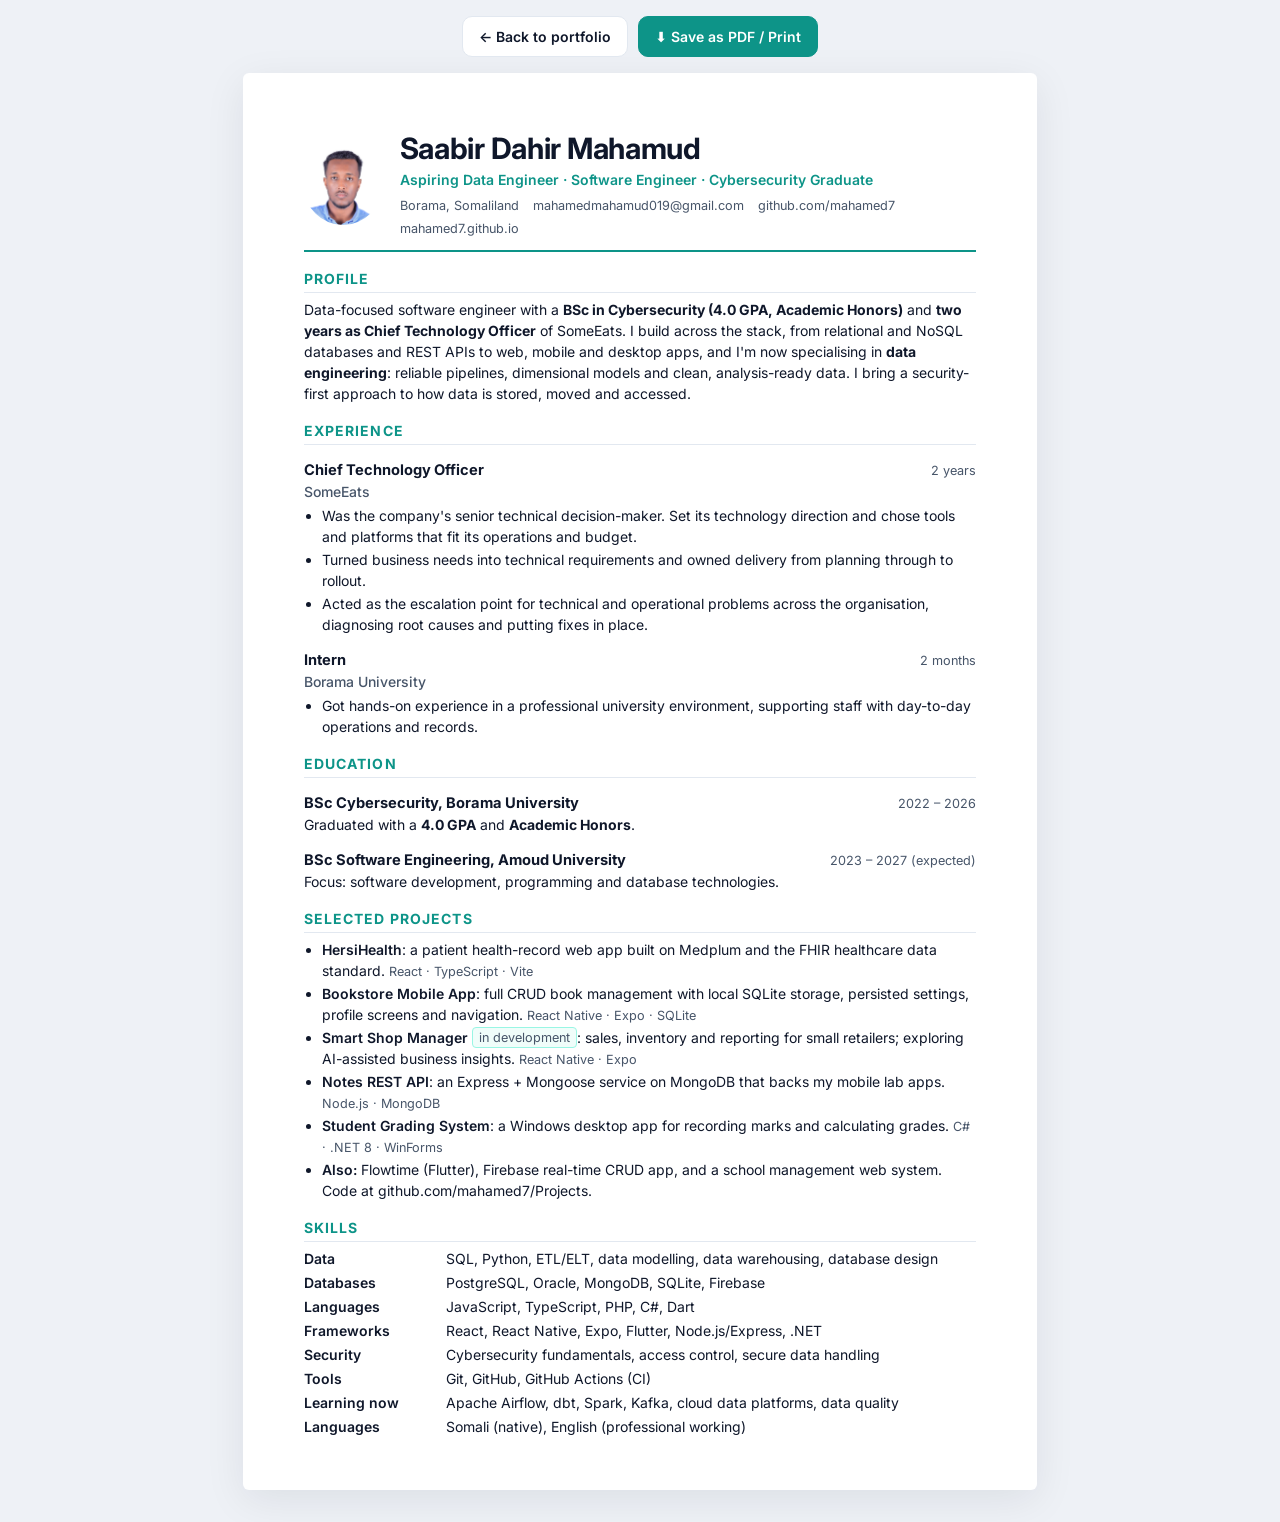
==== resume.html @ 899d1f07 "Launch portfolio site and CV Co-Authored-By: Claude Opus 5.5 <noreply@anthropic.com>" ====
<!DOCTYPE html>
<html lang="en">
<head>
  <meta charset="UTF-8">
  <meta name="viewport" content="width=device-width, initial-scale=1.0">
  <title>Saabir Dahir Mahamud · CV</title>
  <meta name="description" content="CV of Saabir Dahir Mahamud: aspiring Data Engineer, Cybersecurity graduate (4.0 GPA, Honors), Software Engineering student.">
  <link rel="icon" href="data:image/svg+xml,<svg xmlns='http://www.w3.org/2000/svg' viewBox='0 0 100 100'><rect width='100' height='100' rx='22' fill='%230b1020'/><text x='50' y='68' font-size='52' text-anchor='middle' fill='%232dd4bf' font-family='monospace' font-weight='700'>S_</text></svg>">
  <link rel="preconnect" href="https://fonts.googleapis.com">
  <link rel="preconnect" href="https://fonts.gstatic.com" crossorigin>
  <link href="https://fonts.googleapis.com/css2?family=Inter:wght@400;500;600;700&display=swap" rel="stylesheet">
  <style>
    :root { --ink: #0f172a; --muted: #475569; --accent: #0d9488; --line: #e2e8f0; --bg: #eef1f6; }
    * { box-sizing: border-box; }
    body { margin: 0; background: var(--bg); color: var(--ink); font-family: Inter, system-ui, "Segoe UI", sans-serif; font-size: 10.5pt; line-height: 1.5; }
    .toolbar { display: flex; justify-content: center; gap: 10px; padding: 16px; flex-wrap: wrap; }
    .toolbar a, .toolbar button {
      font: inherit; font-weight: 600; padding: 9px 16px; border-radius: 10px; border: 1px solid var(--line);
      background: #fff; color: var(--ink); text-decoration: none; cursor: pointer;
    }
    .toolbar button { background: var(--accent); color: #fff; border-color: var(--accent); }
    .page { width: min(210mm, 100% - 32px); margin: 0 auto 32px; background: #fff; padding: 16mm 16mm 14mm; box-shadow: 0 10px 40px rgba(15, 23, 42, 0.08); border-radius: 6px; }
    header { display: flex; gap: 18px; align-items: center; border-bottom: 2px solid var(--accent); padding-bottom: 12px; }
    header img { width: 78px; height: 78px; border-radius: 50%; object-fit: cover; flex: none; }
    h1 { font-size: 22pt; margin: 0; letter-spacing: -0.01em; line-height: 1.1; }
    .title { color: var(--accent); font-weight: 600; margin: 3px 0 6px; }
    .contact { color: var(--muted); font-size: 9.5pt; display: flex; flex-wrap: wrap; gap: 4px 14px; }
    .contact a { color: inherit; text-decoration: none; }
    h2 { font-size: 10.5pt; text-transform: uppercase; letter-spacing: 0.08em; color: var(--accent); margin: 16px 0 6px; border-bottom: 1px solid var(--line); padding-bottom: 3px; }
    p { margin: 0 0 6px; }
    .row { display: flex; justify-content: space-between; gap: 12px; align-items: baseline; flex-wrap: wrap; }
    .row h3 { font-size: 11pt; margin: 8px 0 0; }
    .when { color: var(--muted); font-size: 9.5pt; white-space: nowrap; }
    .org { color: var(--muted); font-weight: 500; margin-bottom: 3px; }
    ul { margin: 2px 0 6px; padding-left: 18px; }
    li { margin-bottom: 2px; }
    .skills { display: grid; grid-template-columns: 130px 1fr; gap: 3px 12px; }
    .skills b { font-weight: 600; }
    .proj b { font-weight: 600; }
    .proj span { color: var(--muted); font-size: 9.5pt; }
    .tag { display: inline-block; font-size: 8.5pt; padding: 0 6px; border-radius: 4px; background: #f0fdfa; color: var(--accent); border: 1px solid #99f6e4; margin-left: 4px; vertical-align: 1px; }
    @media (max-width: 600px) {
      .page { padding: 20px 16px; }
      header { flex-direction: column; align-items: flex-start; }
      .skills { grid-template-columns: 1fr; }
      .skills b { margin-top: 6px; }
    }
    @media print {
      @page { size: A4; margin: 0; }
      body { background: #fff; font-size: 10pt; }
      .toolbar { display: none; }
      .page { width: auto; margin: 0; box-shadow: none; border-radius: 0; padding: 12mm 14mm; }
      a { color: inherit; }
    }
  </style>
</head>
<body>
  <div class="toolbar">
    <a href="index.html">← Back to portfolio</a>
    <button onclick="window.print()">⬇ Save as PDF / Print</button>
  </div>

  <article class="page">
    <header>
      <img src="assets/saabir.jpg" alt="Saabir Dahir Mahamud">
      <div>
        <h1>Saabir Dahir Mahamud</h1>
        <p class="title">Aspiring Data Engineer · Software Engineer · Cybersecurity Graduate</p>
        <div class="contact">
          <span>Borama, Somaliland</span>
          <a href="mailto:mahamedmahamud019@gmail.com">mahamedmahamud019@gmail.com</a>
          <a href="https://github.com/mahamed7">github.com/mahamed7</a>
          <a href="https://mahamed7.github.io">mahamed7.github.io</a>
        </div>
      </div>
    </header>

    <h2>Profile</h2>
    <p>Data-focused software engineer with a <b>BSc in Cybersecurity (4.0 GPA, Academic Honors)</b> and <b>two years as Chief Technology Officer</b> of SomeEats. I build across the stack, from relational and NoSQL databases and REST APIs to web, mobile and desktop apps, and I'm now specialising in <b>data engineering</b>: reliable pipelines, dimensional models and clean, analysis-ready data. I bring a security-first approach to how data is stored, moved and accessed.</p>

    <h2>Experience</h2>
    <div class="row"><h3>Chief Technology Officer</h3><span class="when">2 years</span></div>
    <div class="org">SomeEats</div>
    <ul>
      <li>Was the company's senior technical decision-maker. Set its technology direction and chose tools and platforms that fit its operations and budget.</li>
      <li>Turned business needs into technical requirements and owned delivery from planning through to rollout.</li>
      <li>Acted as the escalation point for technical and operational problems across the organisation, diagnosing root causes and putting fixes in place.</li>
    </ul>
    <div class="row"><h3>Intern</h3><span class="when">2 months</span></div>
    <div class="org">Borama University</div>
    <ul>
      <li>Got hands-on experience in a professional university environment, supporting staff with day-to-day operations and records.</li>
    </ul>

    <h2>Education</h2>
    <div class="row"><h3>BSc Cybersecurity, Borama University</h3><span class="when">2022 – 2026</span></div>
    <p>Graduated with a <b>4.0 GPA</b> and <b>Academic Honors</b>.</p>
    <div class="row"><h3>BSc Software Engineering, Amoud University</h3><span class="when">2023 – 2027 (expected)</span></div>
    <p>Focus: software development, programming and database technologies.</p>

    <h2>Selected Projects</h2>
    <ul class="proj">
      <li><b>HersiHealth</b>: a patient health-record web app built on Medplum and the FHIR healthcare data standard. <span>React · TypeScript · Vite</span></li>
      <li><b>Bookstore Mobile App</b>: full CRUD book management with local SQLite storage, persisted settings, profile screens and navigation. <span>React Native · Expo · SQLite</span></li>
      <li><b>Smart Shop Manager</b><span class="tag">in development</span>: sales, inventory and reporting for small retailers; exploring AI-assisted business insights. <span>React Native · Expo</span></li>
      <li><b>Notes REST API</b>: an Express + Mongoose service on MongoDB that backs my mobile lab apps. <span>Node.js · MongoDB</span></li>
      <li><b>Student Grading System</b>: a Windows desktop app for recording marks and calculating grades. <span>C# · .NET 8 · WinForms</span></li>
      <li><b>Also:</b> Flowtime (Flutter), Firebase real-time CRUD app, and a school management web system. Code at github.com/mahamed7/Projects.</li>
    </ul>

    <h2>Skills</h2>
    <div class="skills">
      <b>Data</b><span>SQL, Python, ETL/ELT, data modelling, data warehousing, database design</span>
      <b>Databases</b><span>PostgreSQL, Oracle, MongoDB, SQLite, Firebase</span>
      <b>Languages</b><span>JavaScript, TypeScript, PHP, C#, Dart</span>
      <b>Frameworks</b><span>React, React Native, Expo, Flutter, Node.js/Express, .NET</span>
      <b>Security</b><span>Cybersecurity fundamentals, access control, secure data handling</span>
      <b>Tools</b><span>Git, GitHub, GitHub Actions (CI)</span>
      <b>Learning now</b><span>Apache Airflow, dbt, Spark, Kafka, cloud data platforms, data quality</span>
      <b>Languages</b><span>Somali (native), English (professional working)</span>
    </div>
  </article>
</body>
</html>
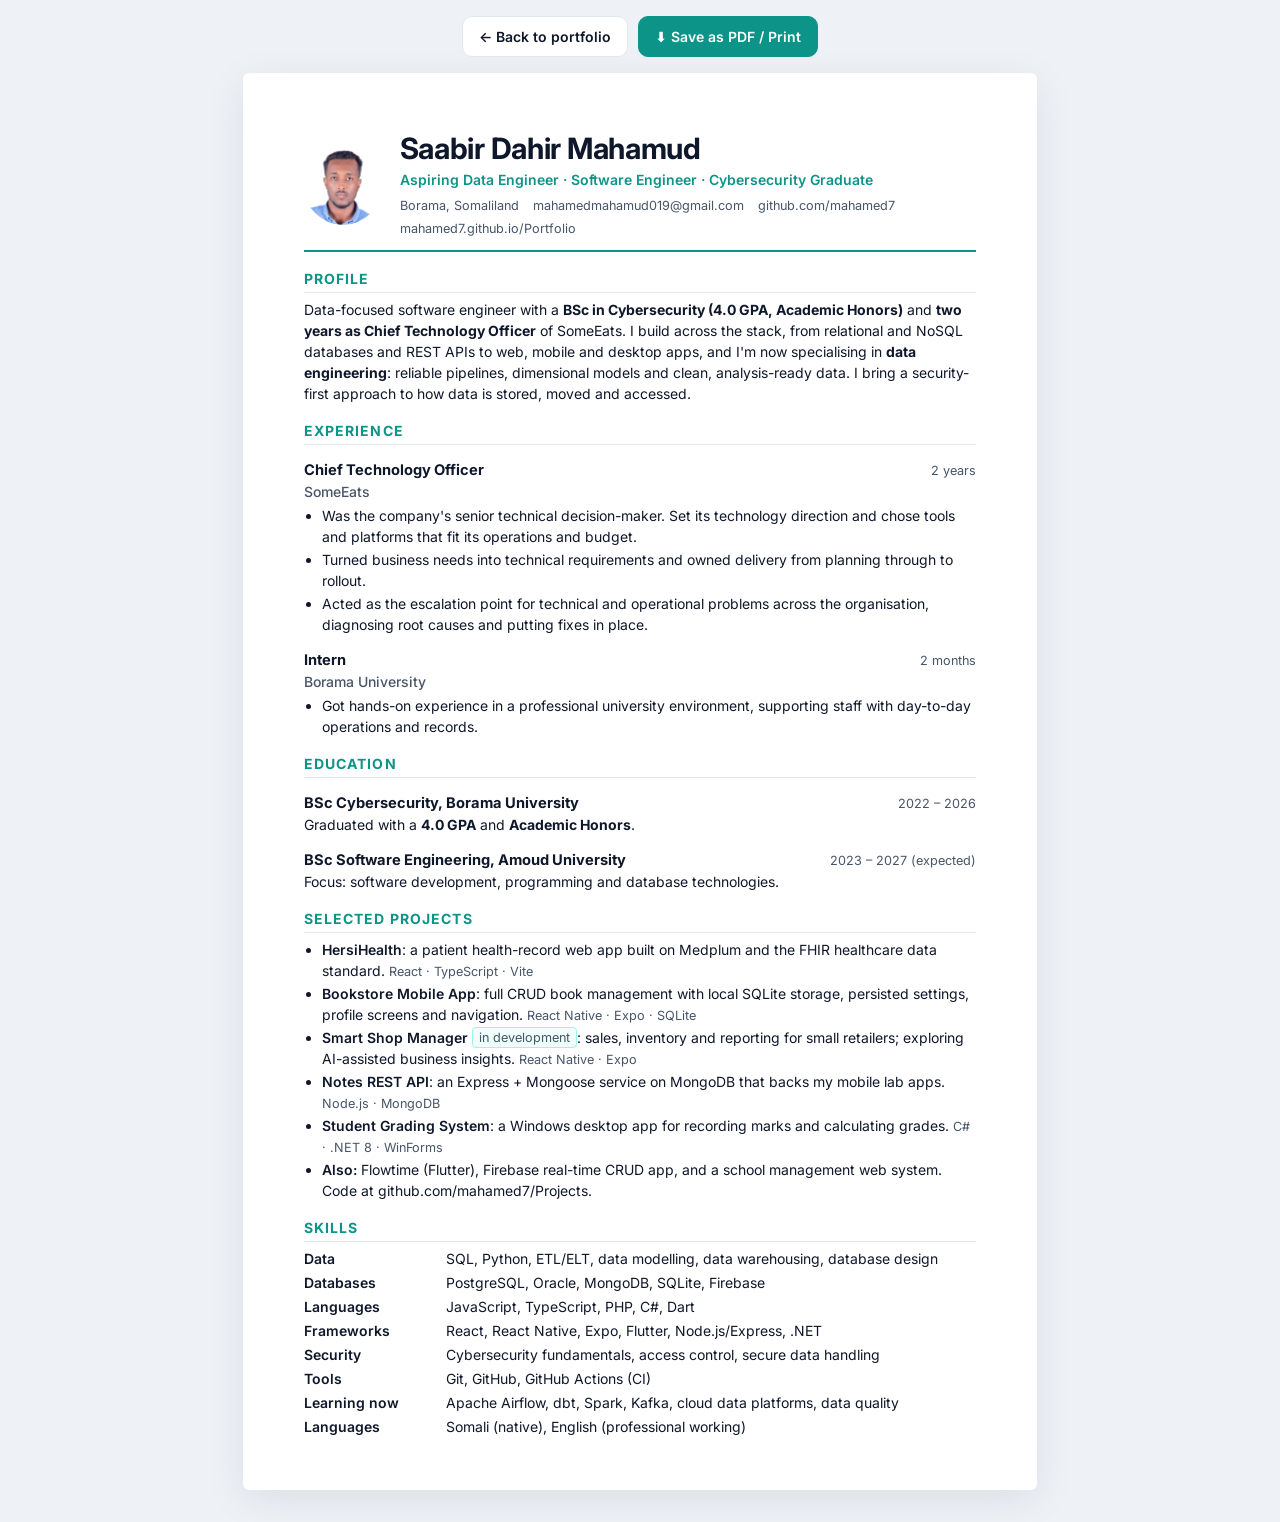
==== commit 307f744f: "Point links at mahamed7.github.io/Portfolio Co-Authored-By: Claude Opus 5.5 <noreply@anthropic.com>" ====
--- a/resume.html
+++ b/resume.html
@@ -70,7 +70,7 @@
           <span>Borama, Somaliland</span>
           <a href="mailto:mahamedmahamud019@gmail.com">mahamedmahamud019@gmail.com</a>
           <a href="https://github.com/mahamed7">github.com/mahamed7</a>
-          <a href="https://mahamed7.github.io">mahamed7.github.io</a>
+          <a href="https://mahamed7.github.io/Portfolio/">mahamed7.github.io/Portfolio</a>
         </div>
       </div>
     </header>
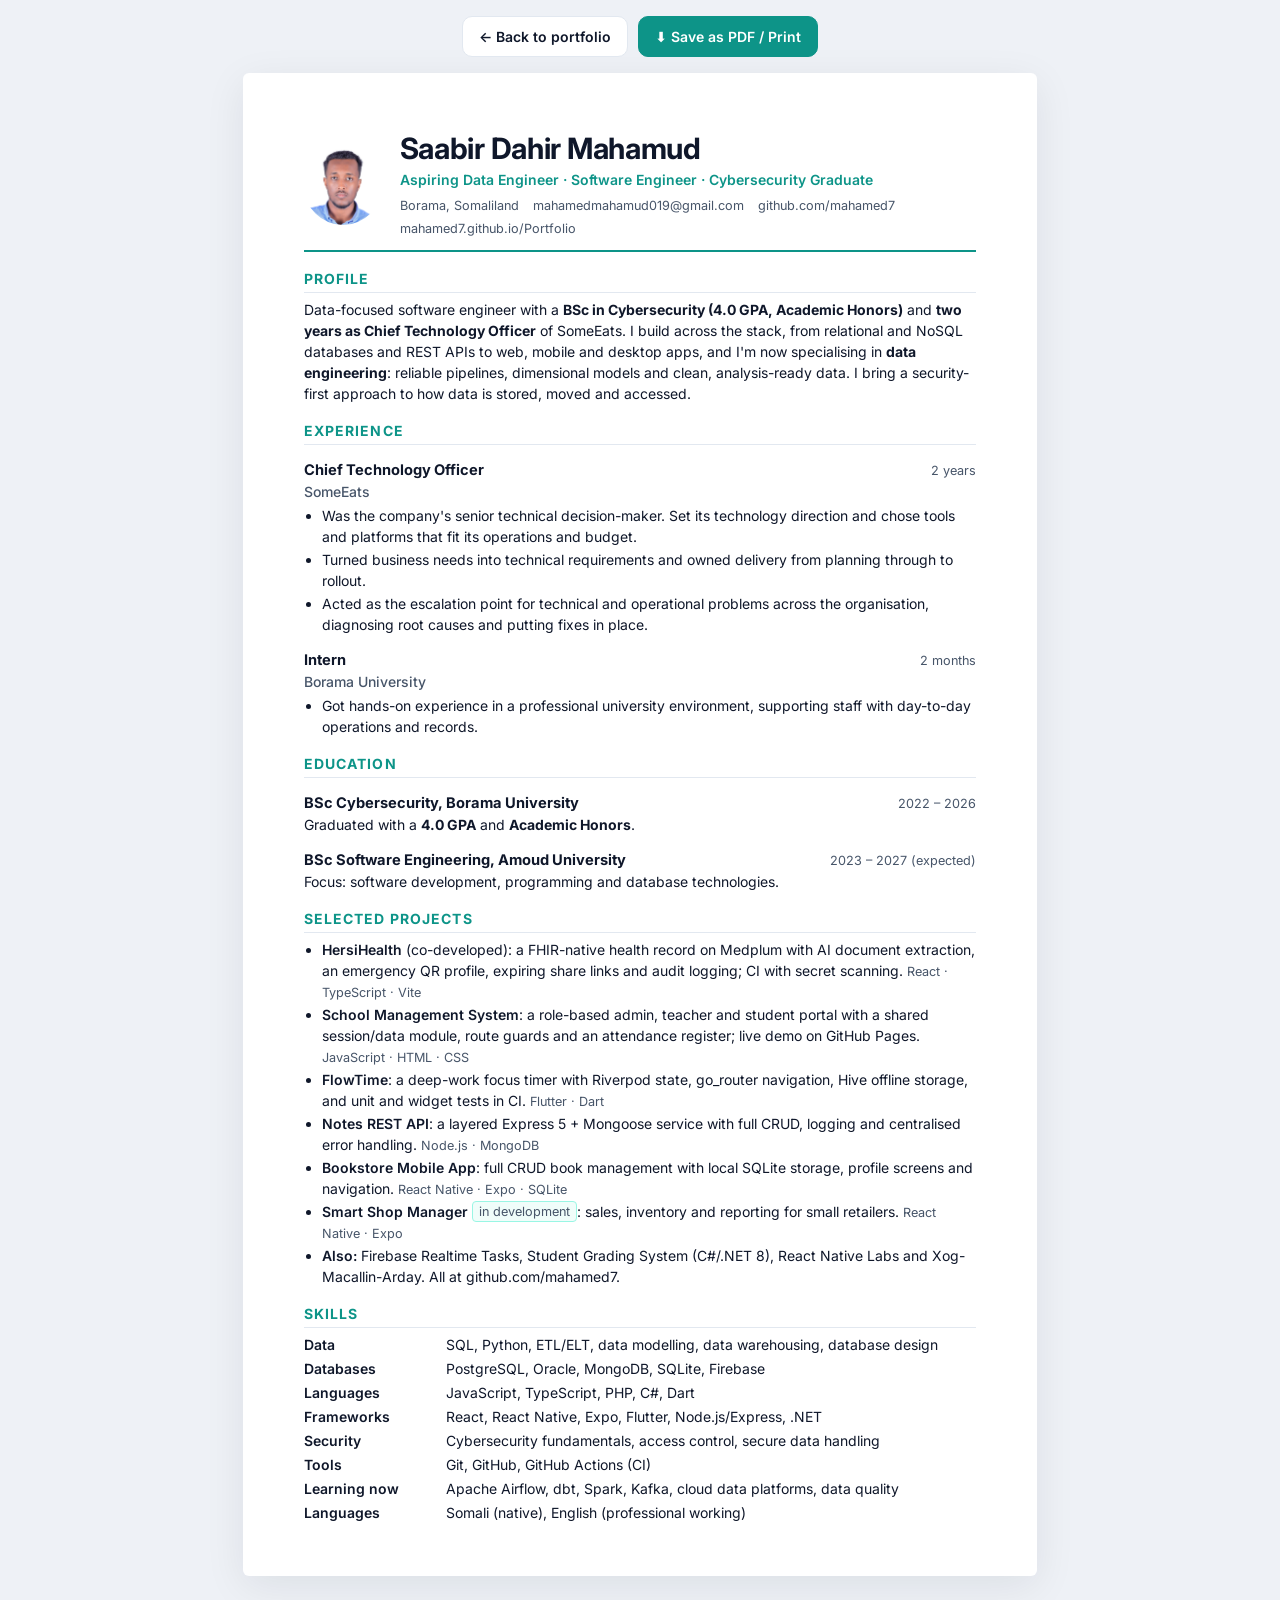
==== commit 65c47366: "Point project cards, CV and terminal at the new per-project repos Adds live-demo links for the three" ====
--- a/resume.html
+++ b/resume.html
@@ -100,12 +100,13 @@
 
     <h2>Selected Projects</h2>
     <ul class="proj">
-      <li><b>HersiHealth</b>: a patient health-record web app built on Medplum and the FHIR healthcare data standard. <span>React · TypeScript · Vite</span></li>
-      <li><b>Bookstore Mobile App</b>: full CRUD book management with local SQLite storage, persisted settings, profile screens and navigation. <span>React Native · Expo · SQLite</span></li>
-      <li><b>Smart Shop Manager</b><span class="tag">in development</span>: sales, inventory and reporting for small retailers; exploring AI-assisted business insights. <span>React Native · Expo</span></li>
-      <li><b>Notes REST API</b>: an Express + Mongoose service on MongoDB that backs my mobile lab apps. <span>Node.js · MongoDB</span></li>
-      <li><b>Student Grading System</b>: a Windows desktop app for recording marks and calculating grades. <span>C# · .NET 8 · WinForms</span></li>
-      <li><b>Also:</b> Flowtime (Flutter), Firebase real-time CRUD app, and a school management web system. Code at github.com/mahamed7/Projects.</li>
+      <li><b>HersiHealth</b> (co-developed): a FHIR-native health record on Medplum with AI document extraction, an emergency QR profile, expiring share links and audit logging; CI with secret scanning. <span>React · TypeScript · Vite</span></li>
+      <li><b>School Management System</b>: a role-based admin, teacher and student portal with a shared session/data module, route guards and an attendance register; live demo on GitHub Pages. <span>JavaScript · HTML · CSS</span></li>
+      <li><b>FlowTime</b>: a deep-work focus timer with Riverpod state, go_router navigation, Hive offline storage, and unit and widget tests in CI. <span>Flutter · Dart</span></li>
+      <li><b>Notes REST API</b>: a layered Express 5 + Mongoose service with full CRUD, logging and centralised error handling. <span>Node.js · MongoDB</span></li>
+      <li><b>Bookstore Mobile App</b>: full CRUD book management with local SQLite storage, profile screens and navigation. <span>React Native · Expo · SQLite</span></li>
+      <li><b>Smart Shop Manager</b><span class="tag">in development</span>: sales, inventory and reporting for small retailers. <span>React Native · Expo</span></li>
+      <li><b>Also:</b> Firebase Realtime Tasks, Student Grading System (C#/.NET 8), React Native Labs and Xog-Macallin-Arday. All at github.com/mahamed7.</li>
     </ul>
 
     <h2>Skills</h2>
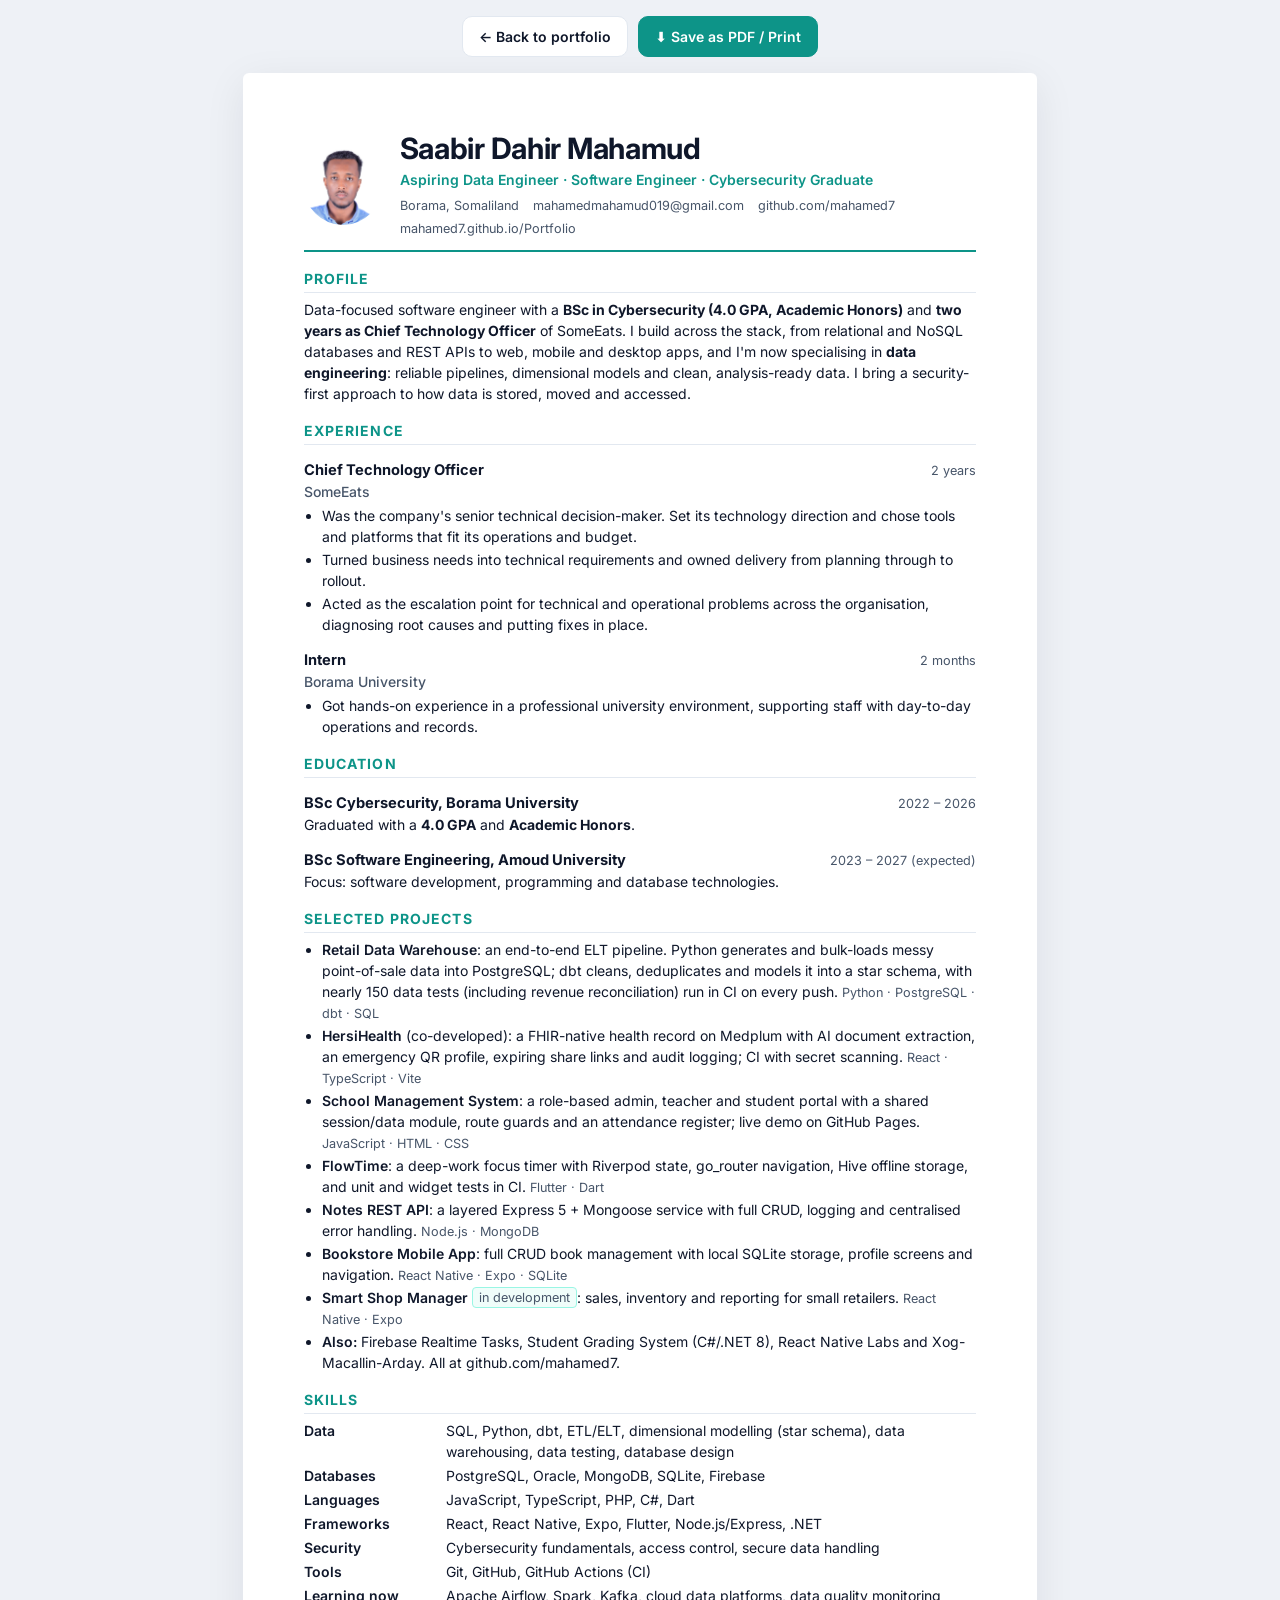
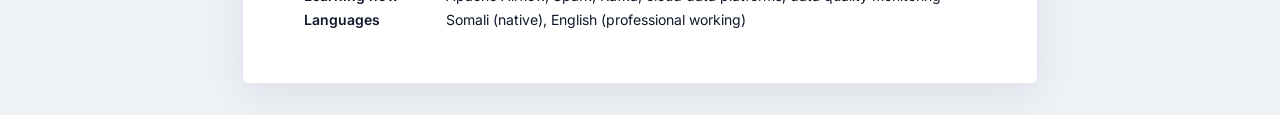
==== commit e0506fe7: "Add Retail Data Warehouse project; move dbt into current skills Co-Authored-By: Claude Opus 5.5 <nor" ====
--- a/resume.html
+++ b/resume.html
@@ -100,6 +100,7 @@
 
     <h2>Selected Projects</h2>
     <ul class="proj">
+      <li><b>Retail Data Warehouse</b>: an end-to-end ELT pipeline. Python generates and bulk-loads messy point-of-sale data into PostgreSQL; dbt cleans, deduplicates and models it into a star schema, with nearly 150 data tests (including revenue reconciliation) run in CI on every push. <span>Python · PostgreSQL · dbt · SQL</span></li>
       <li><b>HersiHealth</b> (co-developed): a FHIR-native health record on Medplum with AI document extraction, an emergency QR profile, expiring share links and audit logging; CI with secret scanning. <span>React · TypeScript · Vite</span></li>
       <li><b>School Management System</b>: a role-based admin, teacher and student portal with a shared session/data module, route guards and an attendance register; live demo on GitHub Pages. <span>JavaScript · HTML · CSS</span></li>
       <li><b>FlowTime</b>: a deep-work focus timer with Riverpod state, go_router navigation, Hive offline storage, and unit and widget tests in CI. <span>Flutter · Dart</span></li>
@@ -111,13 +112,13 @@
 
     <h2>Skills</h2>
     <div class="skills">
-      <b>Data</b><span>SQL, Python, ETL/ELT, data modelling, data warehousing, database design</span>
+      <b>Data</b><span>SQL, Python, dbt, ETL/ELT, dimensional modelling (star schema), data warehousing, data testing, database design</span>
       <b>Databases</b><span>PostgreSQL, Oracle, MongoDB, SQLite, Firebase</span>
       <b>Languages</b><span>JavaScript, TypeScript, PHP, C#, Dart</span>
       <b>Frameworks</b><span>React, React Native, Expo, Flutter, Node.js/Express, .NET</span>
       <b>Security</b><span>Cybersecurity fundamentals, access control, secure data handling</span>
       <b>Tools</b><span>Git, GitHub, GitHub Actions (CI)</span>
-      <b>Learning now</b><span>Apache Airflow, dbt, Spark, Kafka, cloud data platforms, data quality</span>
+      <b>Learning now</b><span>Apache Airflow, Spark, Kafka, cloud data platforms, data quality monitoring</span>
       <b>Languages</b><span>Somali (native), English (professional working)</span>
     </div>
   </article>
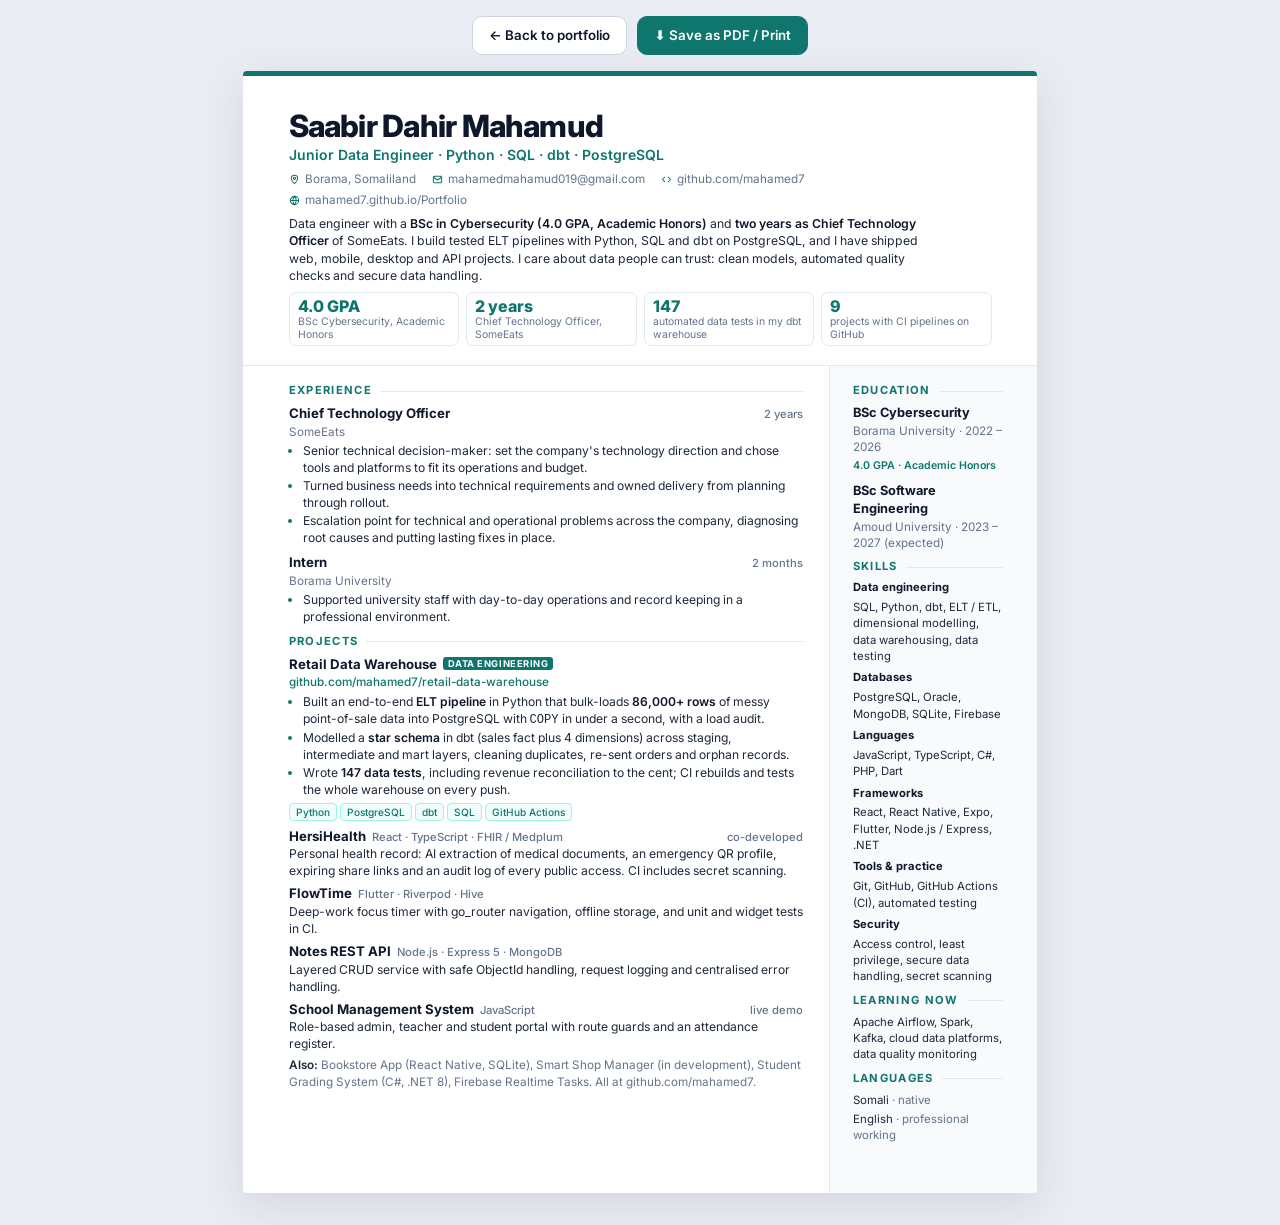
==== commit dbca3279: "Redesign CV: two-column A4 layout without photo, data engineering focus Co-Authored-By: Claude Opus " ====
--- a/resume.html
+++ b/resume.html
@@ -4,52 +4,130 @@
   <meta charset="UTF-8">
   <meta name="viewport" content="width=device-width, initial-scale=1.0">
   <title>Saabir Dahir Mahamud · CV</title>
-  <meta name="description" content="CV of Saabir Dahir Mahamud: aspiring Data Engineer, Cybersecurity graduate (4.0 GPA, Honors), Software Engineering student.">
+  <meta name="description" content="CV of Saabir Dahir Mahamud: junior data engineer (Python, SQL, dbt, PostgreSQL), BSc Cybersecurity (4.0 GPA, Honors), former CTO of SomeEats.">
   <link rel="icon" href="data:image/svg+xml,<svg xmlns='http://www.w3.org/2000/svg' viewBox='0 0 100 100'><rect width='100' height='100' rx='22' fill='%230b1020'/><text x='50' y='68' font-size='52' text-anchor='middle' fill='%232dd4bf' font-family='monospace' font-weight='700'>S_</text></svg>">
   <link rel="preconnect" href="https://fonts.googleapis.com">
   <link rel="preconnect" href="https://fonts.gstatic.com" crossorigin>
-  <link href="https://fonts.googleapis.com/css2?family=Inter:wght@400;500;600;700&display=swap" rel="stylesheet">
+  <link href="https://fonts.googleapis.com/css2?family=Inter:wght@400;500;600;700;800&display=swap" rel="stylesheet">
   <style>
-    :root { --ink: #0f172a; --muted: #475569; --accent: #0d9488; --line: #e2e8f0; --bg: #eef1f6; }
+    :root {
+      --ink: #0f172a;
+      --text: #1e293b;
+      --muted: #64748b;
+      --accent: #0f766e;
+      --accent-soft: #f0fdfa;
+      --accent-line: #99f6e4;
+      --line: #e2e8f0;
+      --side: #f8fafc;
+      --bg: #e9edf3;
+    }
     * { box-sizing: border-box; }
-    body { margin: 0; background: var(--bg); color: var(--ink); font-family: Inter, system-ui, "Segoe UI", sans-serif; font-size: 10.5pt; line-height: 1.5; }
+    html { -webkit-print-color-adjust: exact; print-color-adjust: exact; }
+    body {
+      margin: 0; background: var(--bg); color: var(--text);
+      font-family: Inter, system-ui, "Segoe UI", Arial, sans-serif;
+      font-size: 9.1pt; line-height: 1.4;
+    }
+    a { color: inherit; text-decoration: none; }
+
+    /* Toolbar (screen only) */
     .toolbar { display: flex; justify-content: center; gap: 10px; padding: 16px; flex-wrap: wrap; }
     .toolbar a, .toolbar button {
-      font: inherit; font-weight: 600; padding: 9px 16px; border-radius: 10px; border: 1px solid var(--line);
-      background: #fff; color: var(--ink); text-decoration: none; cursor: pointer;
-    }
-    .toolbar button { background: var(--accent); color: #fff; border-color: var(--accent); }
-    .page { width: min(210mm, 100% - 32px); margin: 0 auto 32px; background: #fff; padding: 16mm 16mm 14mm; box-shadow: 0 10px 40px rgba(15, 23, 42, 0.08); border-radius: 6px; }
-    header { display: flex; gap: 18px; align-items: center; border-bottom: 2px solid var(--accent); padding-bottom: 12px; }
-    header img { width: 78px; height: 78px; border-radius: 50%; object-fit: cover; flex: none; }
-    h1 { font-size: 22pt; margin: 0; letter-spacing: -0.01em; line-height: 1.1; }
-    .title { color: var(--accent); font-weight: 600; margin: 3px 0 6px; }
-    .contact { color: var(--muted); font-size: 9.5pt; display: flex; flex-wrap: wrap; gap: 4px 14px; }
-    .contact a { color: inherit; text-decoration: none; }
-    h2 { font-size: 10.5pt; text-transform: uppercase; letter-spacing: 0.08em; color: var(--accent); margin: 16px 0 6px; border-bottom: 1px solid var(--line); padding-bottom: 3px; }
-    p { margin: 0 0 6px; }
-    .row { display: flex; justify-content: space-between; gap: 12px; align-items: baseline; flex-wrap: wrap; }
-    .row h3 { font-size: 11pt; margin: 8px 0 0; }
-    .when { color: var(--muted); font-size: 9.5pt; white-space: nowrap; }
-    .org { color: var(--muted); font-weight: 500; margin-bottom: 3px; }
-    ul { margin: 2px 0 6px; padding-left: 18px; }
-    li { margin-bottom: 2px; }
-    .skills { display: grid; grid-template-columns: 130px 1fr; gap: 3px 12px; }
-    .skills b { font-weight: 600; }
-    .proj b { font-weight: 600; }
-    .proj span { color: var(--muted); font-size: 9.5pt; }
-    .tag { display: inline-block; font-size: 8.5pt; padding: 0 6px; border-radius: 4px; background: #f0fdfa; color: var(--accent); border: 1px solid #99f6e4; margin-left: 4px; vertical-align: 1px; }
-    @media (max-width: 600px) {
-      .page { padding: 20px 16px; }
-      header { flex-direction: column; align-items: flex-start; }
-      .skills { grid-template-columns: 1fr; }
-      .skills b { margin-top: 6px; }
-    }
+      font: inherit; font-size: 10pt; font-weight: 600; padding: 9px 16px; border-radius: 10px;
+      border: 1px solid #cbd5e1; background: #fff; color: var(--ink); cursor: pointer;
+    }
+    .toolbar button { background: var(--accent); border-color: var(--accent); color: #fff; }
+
+    /* A4 sheet */
+    .page {
+      width: min(210mm, 100% - 32px); min-height: 297mm; margin: 0 auto 32px;
+      background: #fff; box-shadow: 0 12px 40px rgba(15, 23, 42, 0.10); border-radius: 4px;
+      border-top: 5px solid var(--accent); overflow: hidden;
+      display: flex; flex-direction: column;
+    }
+
+    /* Header */
+    header { padding: 9mm 12mm 5mm; }
+    h1 { margin: 0; font-size: 23pt; font-weight: 800; letter-spacing: -0.025em; line-height: 1.05; color: var(--ink); }
+    .headline { margin: 3px 0 7px; font-size: 10.5pt; font-weight: 600; color: var(--accent); }
+    .contact { display: flex; flex-wrap: wrap; gap: 4px 16px; color: var(--muted); font-size: 8.8pt; }
+    .contact span, .contact a { display: inline-flex; align-items: center; gap: 5px; }
+    .contact svg { width: 11px; height: 11px; flex: none; stroke: var(--accent); }
+    .contact a:hover { color: var(--accent); }
+
+    .summary { margin: 7px 0 0; font-size: 9.2pt; color: var(--text); max-width: 172mm; }
+
+    .stats { display: grid; grid-template-columns: repeat(4, 1fr); gap: 7px; margin-top: 8px; }
+    .stat { border: 1px solid var(--line); border-radius: 7px; padding: 4px 8px; }
+    .stat b { display: block; font-size: 12pt; font-weight: 800; color: var(--accent); line-height: 1.15; }
+    .stat span { font-size: 7.8pt; color: var(--muted); line-height: 1.25; display: block; }
+
+    /* Body: main column + sidebar */
+    .body { flex: 1; display: grid; grid-template-columns: 1fr 55mm; border-top: 1px solid var(--line); }
+    main { padding: 4mm 7mm 6mm 12mm; }
+    aside { padding: 4mm 9mm 6mm 6mm; background: var(--side); border-left: 1px solid var(--line); }
+
+    h2 {
+      display: flex; align-items: center; gap: 8px; margin: 8px 0 5px;
+      font-size: 8.4pt; font-weight: 700; letter-spacing: 0.12em; text-transform: uppercase; color: var(--accent);
+    }
+    h2::after { content: ""; flex: 1; height: 1px; background: var(--line); }
+    main > h2:first-child, aside > h2:first-child { margin-top: 2px; }
+
+    .item { margin-bottom: 6px; break-inside: avoid; }
+    .item.compact { margin-bottom: 4px; }
+    .item.compact p { margin: 1px 0 0; }
+    .tech { font-weight: 500; font-size: 8.4pt; color: var(--muted); margin-left: 6px; }
+    .item-head { display: flex; justify-content: space-between; align-items: baseline; gap: 10px; }
+    h3 { margin: 0; font-size: 9.9pt; font-weight: 700; color: var(--ink); }
+    .when { flex: none; font-size: 8.4pt; color: var(--muted); font-weight: 500; }
+    .sub { font-size: 8.8pt; color: var(--muted); margin: 1px 0 3px; }
+    .sub a { color: var(--accent); font-weight: 500; }
+    ul { margin: 2px 0 0; padding-left: 14px; }
+    li { margin-bottom: 1px; }
+    li::marker { color: var(--accent); }
+    b, strong { font-weight: 600; color: var(--ink); }
+
+    .stack { display: flex; flex-wrap: wrap; gap: 3px; margin-top: 4px; }
+    .stack span {
+      font-size: 7.6pt; font-weight: 500; padding: 1px 6px; border-radius: 4px;
+      background: var(--accent-soft); color: var(--accent); border: 1px solid var(--accent-line);
+    }
+    .tag-new {
+      font-size: 7pt; font-weight: 700; letter-spacing: 0.06em; text-transform: uppercase;
+      color: #fff; background: var(--accent); padding: 1px 5px; border-radius: 3px; margin-left: 6px; vertical-align: 2px;
+    }
+    .more { font-size: 8.8pt; color: var(--muted); margin-top: 2px; }
+    .more b { color: var(--text); }
+
+    /* Sidebar */
+    .edu { margin-bottom: 8px; }
+    .edu h3 { font-size: 9.6pt; }
+    .edu .sub { margin: 1px 0 0; }
+    .edu .award { display: inline-block; margin-top: 3px; font-size: 8pt; font-weight: 600; color: var(--accent); }
+    .skill-group { margin-bottom: 6px; }
+    .skill-group h4 { margin: 0 0 3px; font-size: 8.4pt; font-weight: 700; color: var(--ink); }
+    .skill-group p { margin: 0; font-size: 8.5pt; color: var(--text); line-height: 1.45; }
+    .side-list { list-style: none; padding: 0; margin: 0; font-size: 8.6pt; }
+    .side-list li { margin-bottom: 3px; }
+    .side-list span { color: var(--muted); }
+
+    @media (max-width: 720px) {
+      .page { min-height: 0; }
+      header { padding: 22px 18px 14px; }
+      h1 { font-size: 21pt; }
+      .stats { grid-template-columns: repeat(2, 1fr); }
+      .body { grid-template-columns: 1fr; }
+      main { padding: 14px 18px; }
+      aside { padding: 14px 18px 20px; border-left: 0; border-top: 1px solid var(--line); }
+      .item-head { flex-wrap: wrap; }
+    }
+
     @media print {
       @page { size: A4; margin: 0; }
-      body { background: #fff; font-size: 10pt; }
+      body { background: #fff; }
       .toolbar { display: none; }
-      .page { width: auto; margin: 0; box-shadow: none; border-radius: 0; padding: 12mm 14mm; }
+      .page { width: 210mm; height: 297mm; min-height: 0; margin: 0; box-shadow: none; border-radius: 0; }
       a { color: inherit; }
     }
   </style>
@@ -57,69 +135,129 @@
 <body>
   <div class="toolbar">
     <a href="index.html">← Back to portfolio</a>
-    <button onclick="window.print()">⬇ Save as PDF / Print</button>
+    <button type="button" onclick="window.print()">⬇ Save as PDF / Print</button>
   </div>
 
   <article class="page">
     <header>
-      <img src="assets/saabir.jpg" alt="Saabir Dahir Mahamud">
-      <div>
-        <h1>Saabir Dahir Mahamud</h1>
-        <p class="title">Aspiring Data Engineer · Software Engineer · Cybersecurity Graduate</p>
-        <div class="contact">
-          <span>Borama, Somaliland</span>
-          <a href="mailto:mahamedmahamud019@gmail.com">mahamedmahamud019@gmail.com</a>
-          <a href="https://github.com/mahamed7">github.com/mahamed7</a>
-          <a href="https://mahamed7.github.io/Portfolio/">mahamed7.github.io/Portfolio</a>
-        </div>
+      <h1>Saabir Dahir Mahamud</h1>
+      <p class="headline">Junior Data Engineer · Python · SQL · dbt · PostgreSQL</p>
+      <div class="contact">
+        <span><svg viewBox="0 0 24 24" fill="none" stroke-width="2.2" stroke-linecap="round" stroke-linejoin="round"><path d="M12 21s-7-6.2-7-11.5A7 7 0 0 1 19 9.5C19 14.8 12 21 12 21z"/><circle cx="12" cy="9.5" r="2.5"/></svg>Borama, Somaliland</span>
+        <a href="mailto:mahamedmahamud019@gmail.com"><svg viewBox="0 0 24 24" fill="none" stroke-width="2.2" stroke-linecap="round" stroke-linejoin="round"><rect x="3" y="5" width="18" height="14" rx="2"/><path d="m3 7 9 6 9-6"/></svg>mahamedmahamud019@gmail.com</a>
+        <a href="https://github.com/mahamed7"><svg viewBox="0 0 24 24" fill="none" stroke-width="2.2" stroke-linecap="round" stroke-linejoin="round"><path d="m8 7-5 5 5 5M16 7l5 5-5 5"/></svg>github.com/mahamed7</a>
+        <a href="https://mahamed7.github.io/Portfolio/"><svg viewBox="0 0 24 24" fill="none" stroke-width="2.2" stroke-linecap="round" stroke-linejoin="round"><circle cx="12" cy="12" r="9"/><path d="M3 12h18M12 3a14 14 0 0 1 0 18M12 3a14 14 0 0 0 0 18"/></svg>mahamed7.github.io/Portfolio</a>
+      </div>
+
+      <p class="summary">Data engineer with a <b>BSc in Cybersecurity (4.0 GPA, Academic Honors)</b> and <b>two years as Chief Technology Officer</b> of SomeEats. I build tested ELT pipelines with Python, SQL and dbt on PostgreSQL, and I have shipped web, mobile, desktop and API projects. I care about data people can trust: clean models, automated quality checks and secure data handling.</p>
+
+      <div class="stats">
+        <div class="stat"><b>4.0 GPA</b><span>BSc Cybersecurity, Academic Honors</span></div>
+        <div class="stat"><b>2 years</b><span>Chief Technology Officer, SomeEats</span></div>
+        <div class="stat"><b>147</b><span>automated data tests in my dbt warehouse</span></div>
+        <div class="stat"><b>9</b><span>projects with CI pipelines on GitHub</span></div>
       </div>
     </header>
 
-    <h2>Profile</h2>
-    <p>Data-focused software engineer with a <b>BSc in Cybersecurity (4.0 GPA, Academic Honors)</b> and <b>two years as Chief Technology Officer</b> of SomeEats. I build across the stack, from relational and NoSQL databases and REST APIs to web, mobile and desktop apps, and I'm now specialising in <b>data engineering</b>: reliable pipelines, dimensional models and clean, analysis-ready data. I bring a security-first approach to how data is stored, moved and accessed.</p>
-
-    <h2>Experience</h2>
-    <div class="row"><h3>Chief Technology Officer</h3><span class="when">2 years</span></div>
-    <div class="org">SomeEats</div>
-    <ul>
-      <li>Was the company's senior technical decision-maker. Set its technology direction and chose tools and platforms that fit its operations and budget.</li>
-      <li>Turned business needs into technical requirements and owned delivery from planning through to rollout.</li>
-      <li>Acted as the escalation point for technical and operational problems across the organisation, diagnosing root causes and putting fixes in place.</li>
-    </ul>
-    <div class="row"><h3>Intern</h3><span class="when">2 months</span></div>
-    <div class="org">Borama University</div>
-    <ul>
-      <li>Got hands-on experience in a professional university environment, supporting staff with day-to-day operations and records.</li>
-    </ul>
-
-    <h2>Education</h2>
-    <div class="row"><h3>BSc Cybersecurity, Borama University</h3><span class="when">2022 – 2026</span></div>
-    <p>Graduated with a <b>4.0 GPA</b> and <b>Academic Honors</b>.</p>
-    <div class="row"><h3>BSc Software Engineering, Amoud University</h3><span class="when">2023 – 2027 (expected)</span></div>
-    <p>Focus: software development, programming and database technologies.</p>
-
-    <h2>Selected Projects</h2>
-    <ul class="proj">
-      <li><b>Retail Data Warehouse</b>: an end-to-end ELT pipeline. Python generates and bulk-loads messy point-of-sale data into PostgreSQL; dbt cleans, deduplicates and models it into a star schema, with nearly 150 data tests (including revenue reconciliation) run in CI on every push. <span>Python · PostgreSQL · dbt · SQL</span></li>
-      <li><b>HersiHealth</b> (co-developed): a FHIR-native health record on Medplum with AI document extraction, an emergency QR profile, expiring share links and audit logging; CI with secret scanning. <span>React · TypeScript · Vite</span></li>
-      <li><b>School Management System</b>: a role-based admin, teacher and student portal with a shared session/data module, route guards and an attendance register; live demo on GitHub Pages. <span>JavaScript · HTML · CSS</span></li>
-      <li><b>FlowTime</b>: a deep-work focus timer with Riverpod state, go_router navigation, Hive offline storage, and unit and widget tests in CI. <span>Flutter · Dart</span></li>
-      <li><b>Notes REST API</b>: a layered Express 5 + Mongoose service with full CRUD, logging and centralised error handling. <span>Node.js · MongoDB</span></li>
-      <li><b>Bookstore Mobile App</b>: full CRUD book management with local SQLite storage, profile screens and navigation. <span>React Native · Expo · SQLite</span></li>
-      <li><b>Smart Shop Manager</b><span class="tag">in development</span>: sales, inventory and reporting for small retailers. <span>React Native · Expo</span></li>
-      <li><b>Also:</b> Firebase Realtime Tasks, Student Grading System (C#/.NET 8), React Native Labs and Xog-Macallin-Arday. All at github.com/mahamed7.</li>
-    </ul>
-
-    <h2>Skills</h2>
-    <div class="skills">
-      <b>Data</b><span>SQL, Python, dbt, ETL/ELT, dimensional modelling (star schema), data warehousing, data testing, database design</span>
-      <b>Databases</b><span>PostgreSQL, Oracle, MongoDB, SQLite, Firebase</span>
-      <b>Languages</b><span>JavaScript, TypeScript, PHP, C#, Dart</span>
-      <b>Frameworks</b><span>React, React Native, Expo, Flutter, Node.js/Express, .NET</span>
-      <b>Security</b><span>Cybersecurity fundamentals, access control, secure data handling</span>
-      <b>Tools</b><span>Git, GitHub, GitHub Actions (CI)</span>
-      <b>Learning now</b><span>Apache Airflow, Spark, Kafka, cloud data platforms, data quality monitoring</span>
-      <b>Languages</b><span>Somali (native), English (professional working)</span>
+    <div class="body">
+      <main>
+        <h2>Experience</h2>
+        <div class="item">
+          <div class="item-head"><h3>Chief Technology Officer</h3><span class="when">2 years</span></div>
+          <div class="sub">SomeEats</div>
+          <ul>
+            <li>Senior technical decision-maker: set the company's technology direction and chose tools and platforms to fit its operations and budget.</li>
+            <li>Turned business needs into technical requirements and owned delivery from planning through rollout.</li>
+            <li>Escalation point for technical and operational problems across the company, diagnosing root causes and putting lasting fixes in place.</li>
+          </ul>
+        </div>
+        <div class="item">
+          <div class="item-head"><h3>Intern</h3><span class="when">2 months</span></div>
+          <div class="sub">Borama University</div>
+          <ul>
+            <li>Supported university staff with day-to-day operations and record keeping in a professional environment.</li>
+          </ul>
+        </div>
+
+        <h2>Projects</h2>
+        <div class="item">
+          <div class="item-head"><h3>Retail Data Warehouse<span class="tag-new">Data engineering</span></h3></div>
+          <div class="sub"><a href="https://github.com/mahamed7/retail-data-warehouse">github.com/mahamed7/retail-data-warehouse</a></div>
+          <ul>
+            <li>Built an end-to-end <b>ELT pipeline</b> in Python that bulk-loads <b>86,000+ rows</b> of messy point-of-sale data into PostgreSQL with <code>COPY</code> in under a second, with a load audit.</li>
+            <li>Modelled a <b>star schema</b> in dbt (sales fact plus 4 dimensions) across staging, intermediate and mart layers, cleaning duplicates, re-sent orders and orphan records.</li>
+            <li>Wrote <b>147 data tests</b>, including revenue reconciliation to the cent; CI rebuilds and tests the whole warehouse on every push.</li>
+          </ul>
+          <div class="stack"><span>Python</span><span>PostgreSQL</span><span>dbt</span><span>SQL</span><span>GitHub Actions</span></div>
+        </div>
+        <div class="item compact">
+          <div class="item-head"><h3>HersiHealth<span class="tech">React · TypeScript · FHIR / Medplum</span></h3><span class="when">co-developed</span></div>
+          <p>Personal health record: AI extraction of medical documents, an emergency QR profile, expiring share links and an audit log of every public access. CI includes secret scanning.</p>
+        </div>
+        <div class="item compact">
+          <div class="item-head"><h3>FlowTime<span class="tech">Flutter · Riverpod · Hive</span></h3></div>
+          <p>Deep-work focus timer with go_router navigation, offline storage, and unit and widget tests in CI.</p>
+        </div>
+        <div class="item compact">
+          <div class="item-head"><h3>Notes REST API<span class="tech">Node.js · Express 5 · MongoDB</span></h3></div>
+          <p>Layered CRUD service with safe ObjectId handling, request logging and centralised error handling.</p>
+        </div>
+        <div class="item compact">
+          <div class="item-head"><h3>School Management System<span class="tech">JavaScript</span></h3><span class="when">live demo</span></div>
+          <p>Role-based admin, teacher and student portal with route guards and an attendance register.</p>
+        </div>
+        <p class="more"><b>Also:</b> Bookstore App (React Native, SQLite), Smart Shop Manager (in development), Student Grading System (C#, .NET 8), Firebase Realtime Tasks. All at github.com/mahamed7.</p>
+      </main>
+
+      <aside>
+        <h2>Education</h2>
+        <div class="edu">
+          <h3>BSc Cybersecurity</h3>
+          <div class="sub">Borama University · 2022 – 2026</div>
+          <span class="award">4.0 GPA · Academic Honors</span>
+        </div>
+        <div class="edu">
+          <h3>BSc Software Engineering</h3>
+          <div class="sub">Amoud University · 2023 – 2027 (expected)</div>
+        </div>
+
+        <h2>Skills</h2>
+        <div class="skill-group">
+          <h4>Data engineering</h4>
+          <p>SQL, Python, dbt, ELT / ETL, dimensional modelling, data warehousing, data testing</p>
+        </div>
+        <div class="skill-group">
+          <h4>Databases</h4>
+          <p>PostgreSQL, Oracle, MongoDB, SQLite, Firebase</p>
+        </div>
+        <div class="skill-group">
+          <h4>Languages</h4>
+          <p>JavaScript, TypeScript, C#, PHP, Dart</p>
+        </div>
+        <div class="skill-group">
+          <h4>Frameworks</h4>
+          <p>React, React Native, Expo, Flutter, Node.js / Express, .NET</p>
+        </div>
+        <div class="skill-group">
+          <h4>Tools &amp; practice</h4>
+          <p>Git, GitHub, GitHub Actions (CI), automated testing</p>
+        </div>
+        <div class="skill-group">
+          <h4>Security</h4>
+          <p>Access control, least privilege, secure data handling, secret scanning</p>
+        </div>
+
+        <h2>Learning now</h2>
+        <div class="skill-group">
+          <p>Apache Airflow, Spark, Kafka, cloud data platforms, data quality monitoring</p>
+        </div>
+
+        <h2>Languages</h2>
+        <ul class="side-list">
+          <li>Somali <span>· native</span></li>
+          <li>English <span>· professional working</span></li>
+        </ul>
+      </aside>
     </div>
   </article>
 </body>
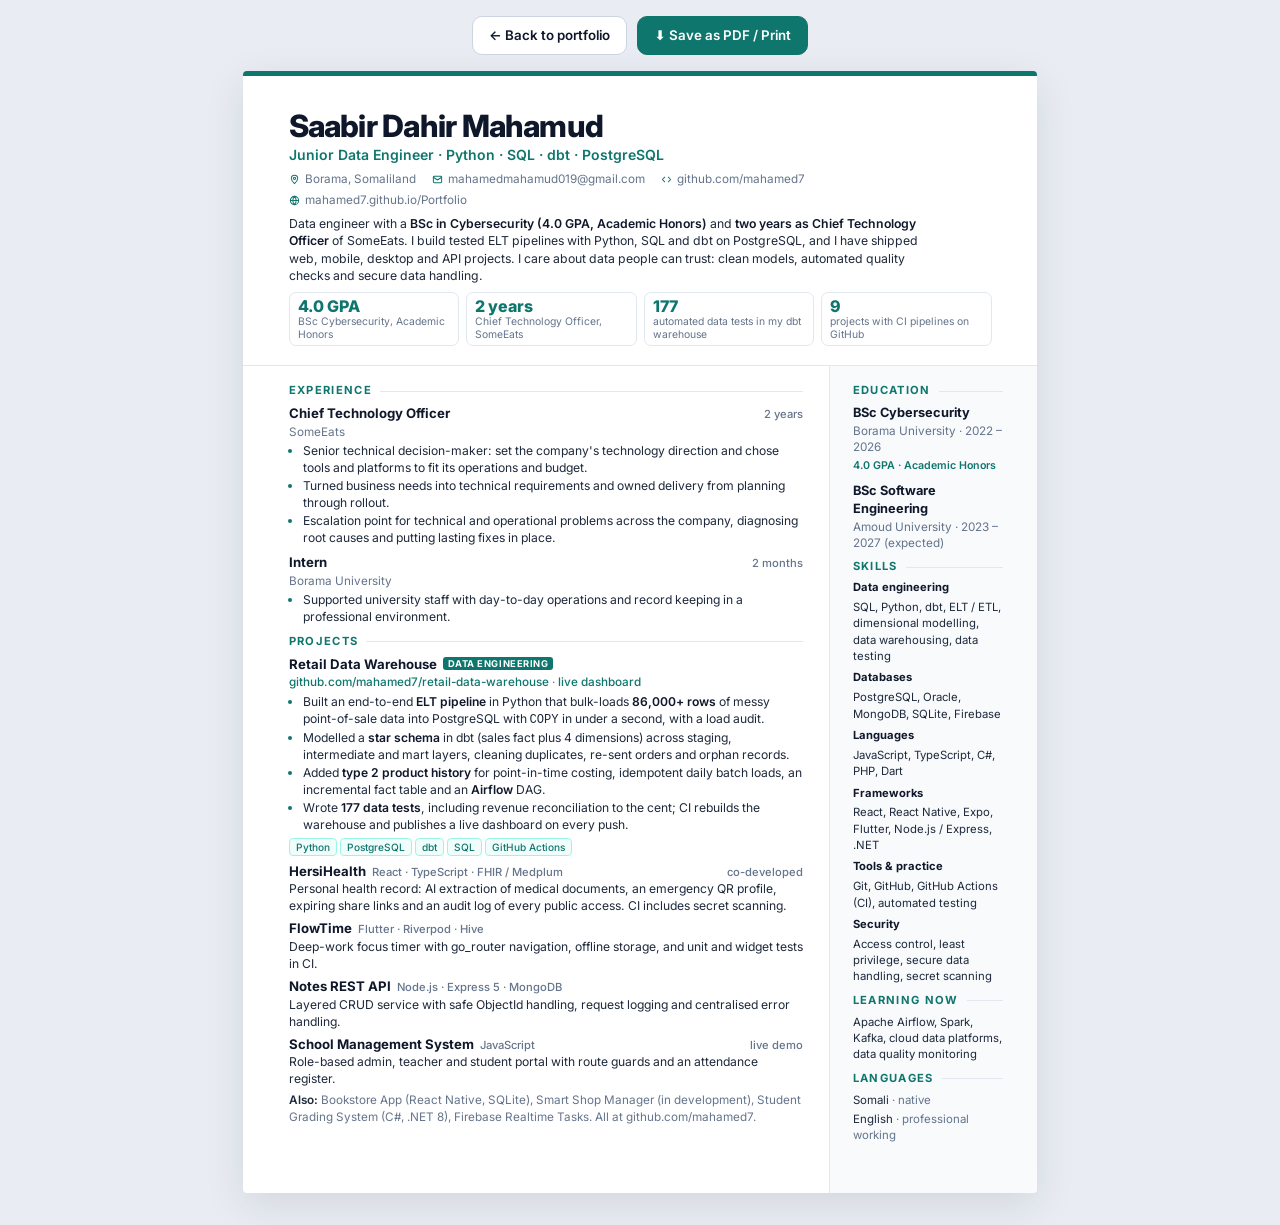
==== commit 141d43ff: "Warehouse project: live dashboard link, SCD2, Airflow and 177 tests Co-Authored-By: Claude Opus 5.5 " ====
--- a/resume.html
+++ b/resume.html
@@ -154,7 +154,7 @@
       <div class="stats">
         <div class="stat"><b>4.0 GPA</b><span>BSc Cybersecurity, Academic Honors</span></div>
         <div class="stat"><b>2 years</b><span>Chief Technology Officer, SomeEats</span></div>
-        <div class="stat"><b>147</b><span>automated data tests in my dbt warehouse</span></div>
+        <div class="stat"><b>177</b><span>automated data tests in my dbt warehouse</span></div>
         <div class="stat"><b>9</b><span>projects with CI pipelines on GitHub</span></div>
       </div>
     </header>
@@ -182,11 +182,12 @@
         <h2>Projects</h2>
         <div class="item">
           <div class="item-head"><h3>Retail Data Warehouse<span class="tag-new">Data engineering</span></h3></div>
-          <div class="sub"><a href="https://github.com/mahamed7/retail-data-warehouse">github.com/mahamed7/retail-data-warehouse</a></div>
+          <div class="sub"><a href="https://github.com/mahamed7/retail-data-warehouse">github.com/mahamed7/retail-data-warehouse</a> · <a href="https://mahamed7.github.io/retail-data-warehouse/">live dashboard</a></div>
           <ul>
             <li>Built an end-to-end <b>ELT pipeline</b> in Python that bulk-loads <b>86,000+ rows</b> of messy point-of-sale data into PostgreSQL with <code>COPY</code> in under a second, with a load audit.</li>
             <li>Modelled a <b>star schema</b> in dbt (sales fact plus 4 dimensions) across staging, intermediate and mart layers, cleaning duplicates, re-sent orders and orphan records.</li>
-            <li>Wrote <b>147 data tests</b>, including revenue reconciliation to the cent; CI rebuilds and tests the whole warehouse on every push.</li>
+            <li>Added <b>type 2 product history</b> for point-in-time costing, idempotent daily batch loads, an incremental fact table and an <b>Airflow</b> DAG.</li>
+            <li>Wrote <b>177 data tests</b>, including revenue reconciliation to the cent; CI rebuilds the warehouse and publishes a live dashboard on every push.</li>
           </ul>
           <div class="stack"><span>Python</span><span>PostgreSQL</span><span>dbt</span><span>SQL</span><span>GitHub Actions</span></div>
         </div>
